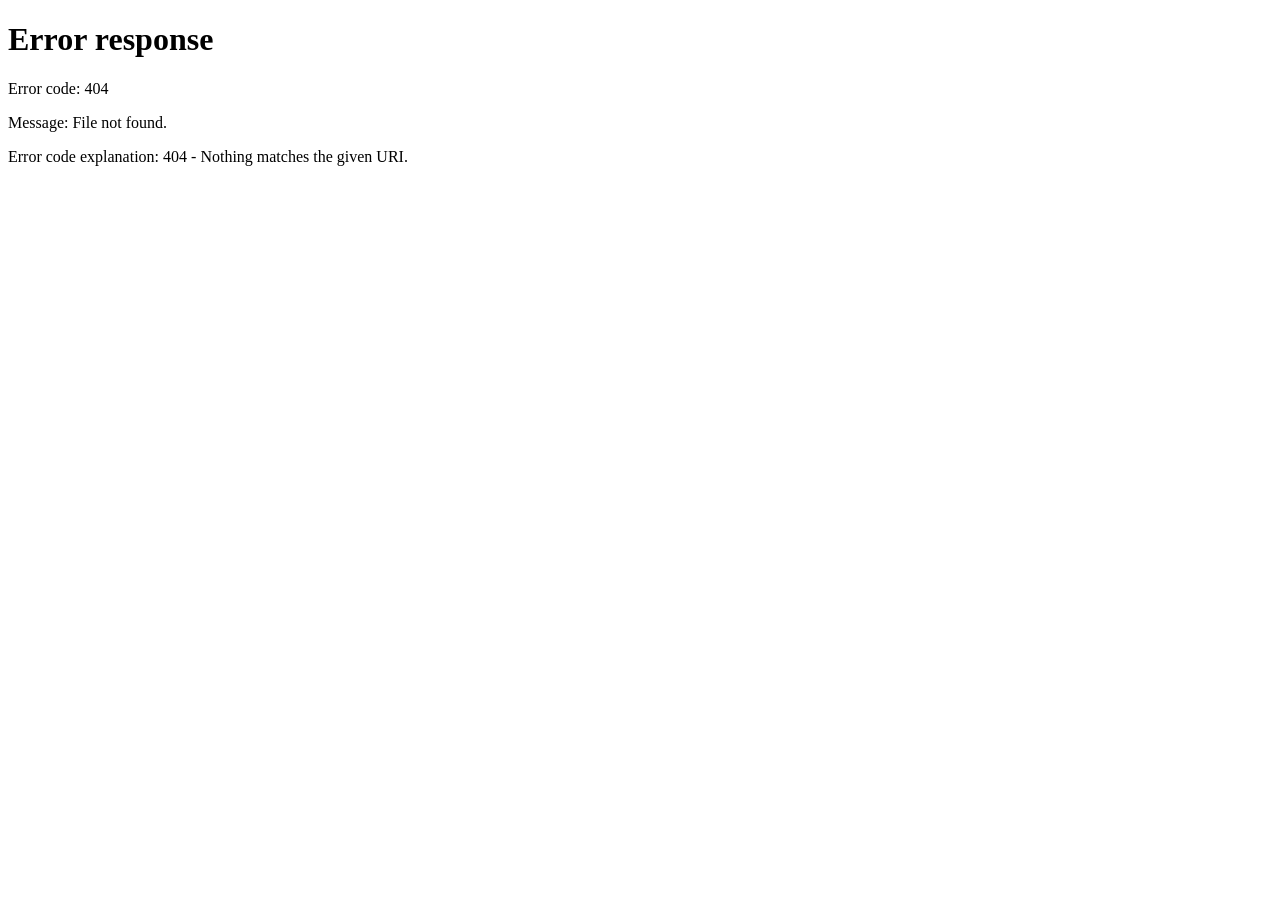
==== index.html @ 925c88c8 "Create index.html" ====
<!DOCTYPE html>
<html lang="es">
<head>
  <meta charset="UTF-8">
  <meta http-equiv="refresh" content="0; url=HTML/index.html">
  <title>Mi página web</title>
</head>
<body>
  <p>Abriendo mi página web...</p>
  <a href="HTML/index.html">Entrar al sitio</a>
</body>
</html>
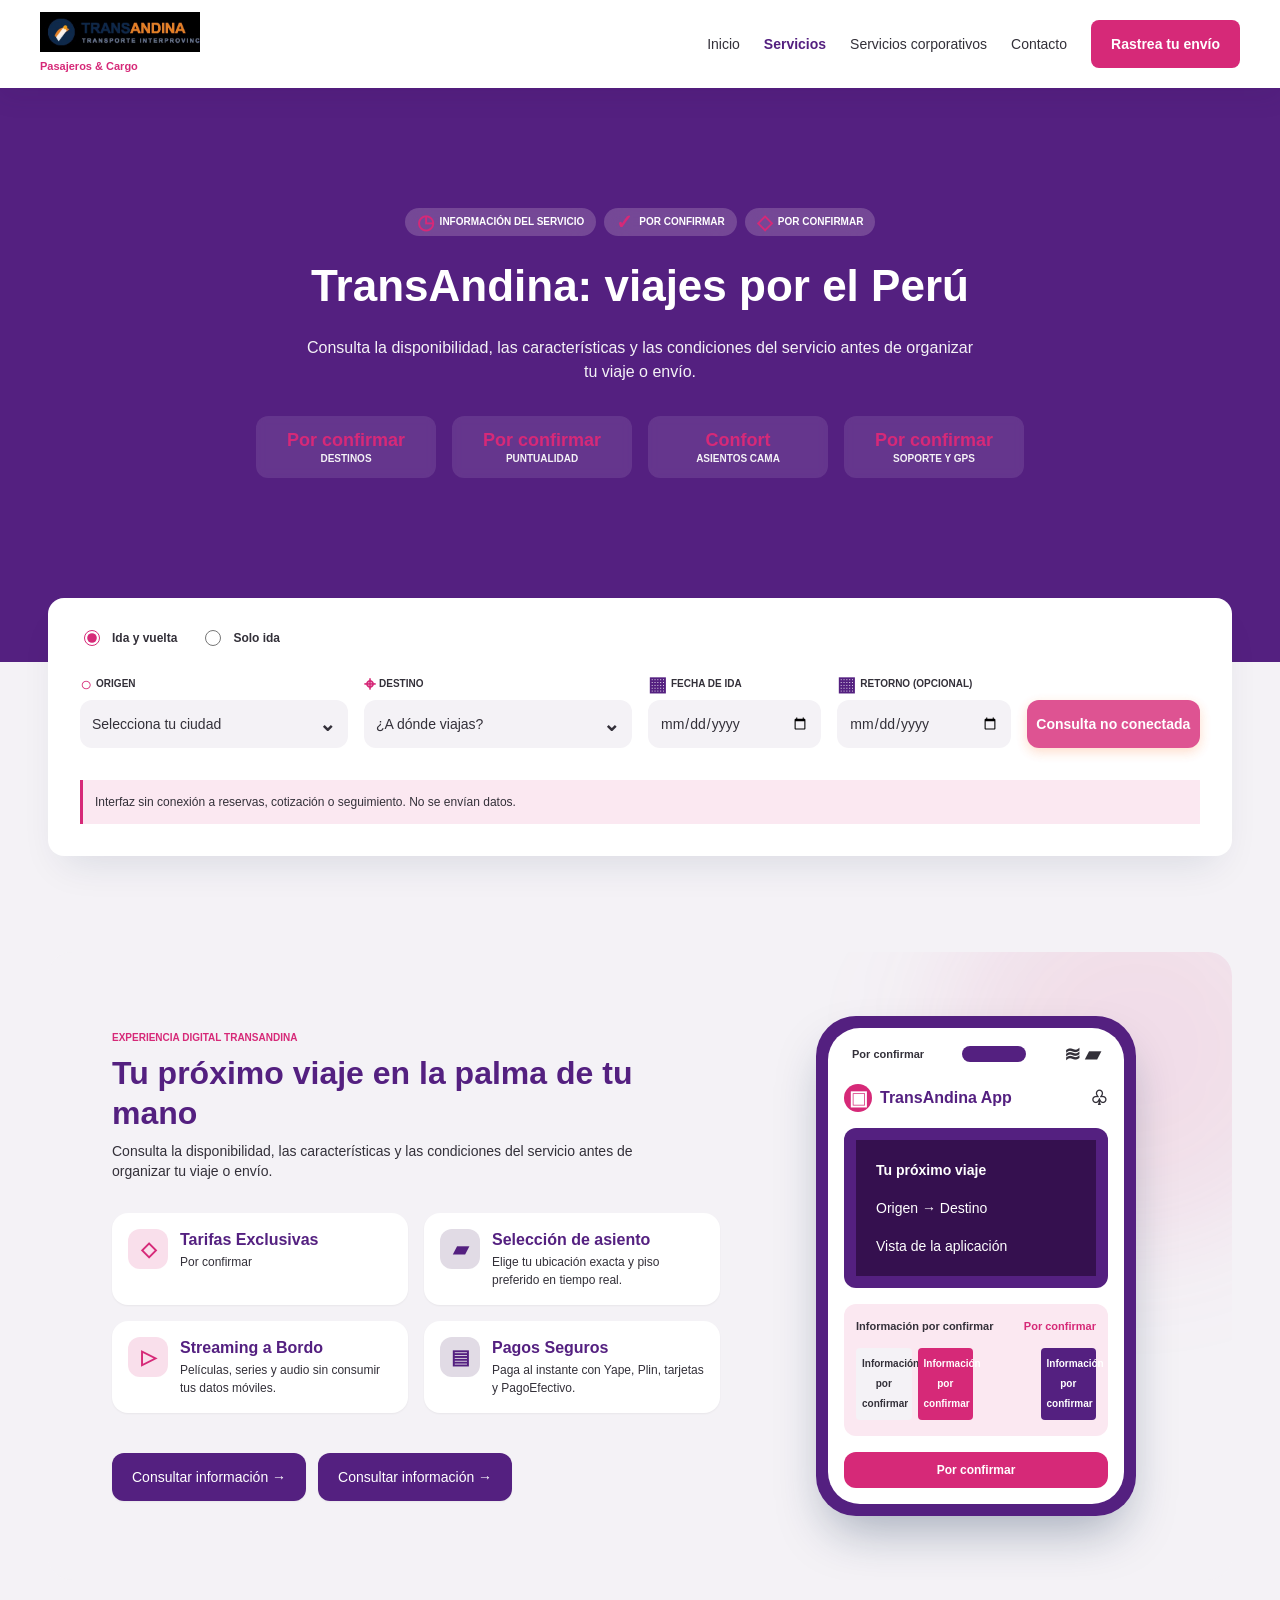
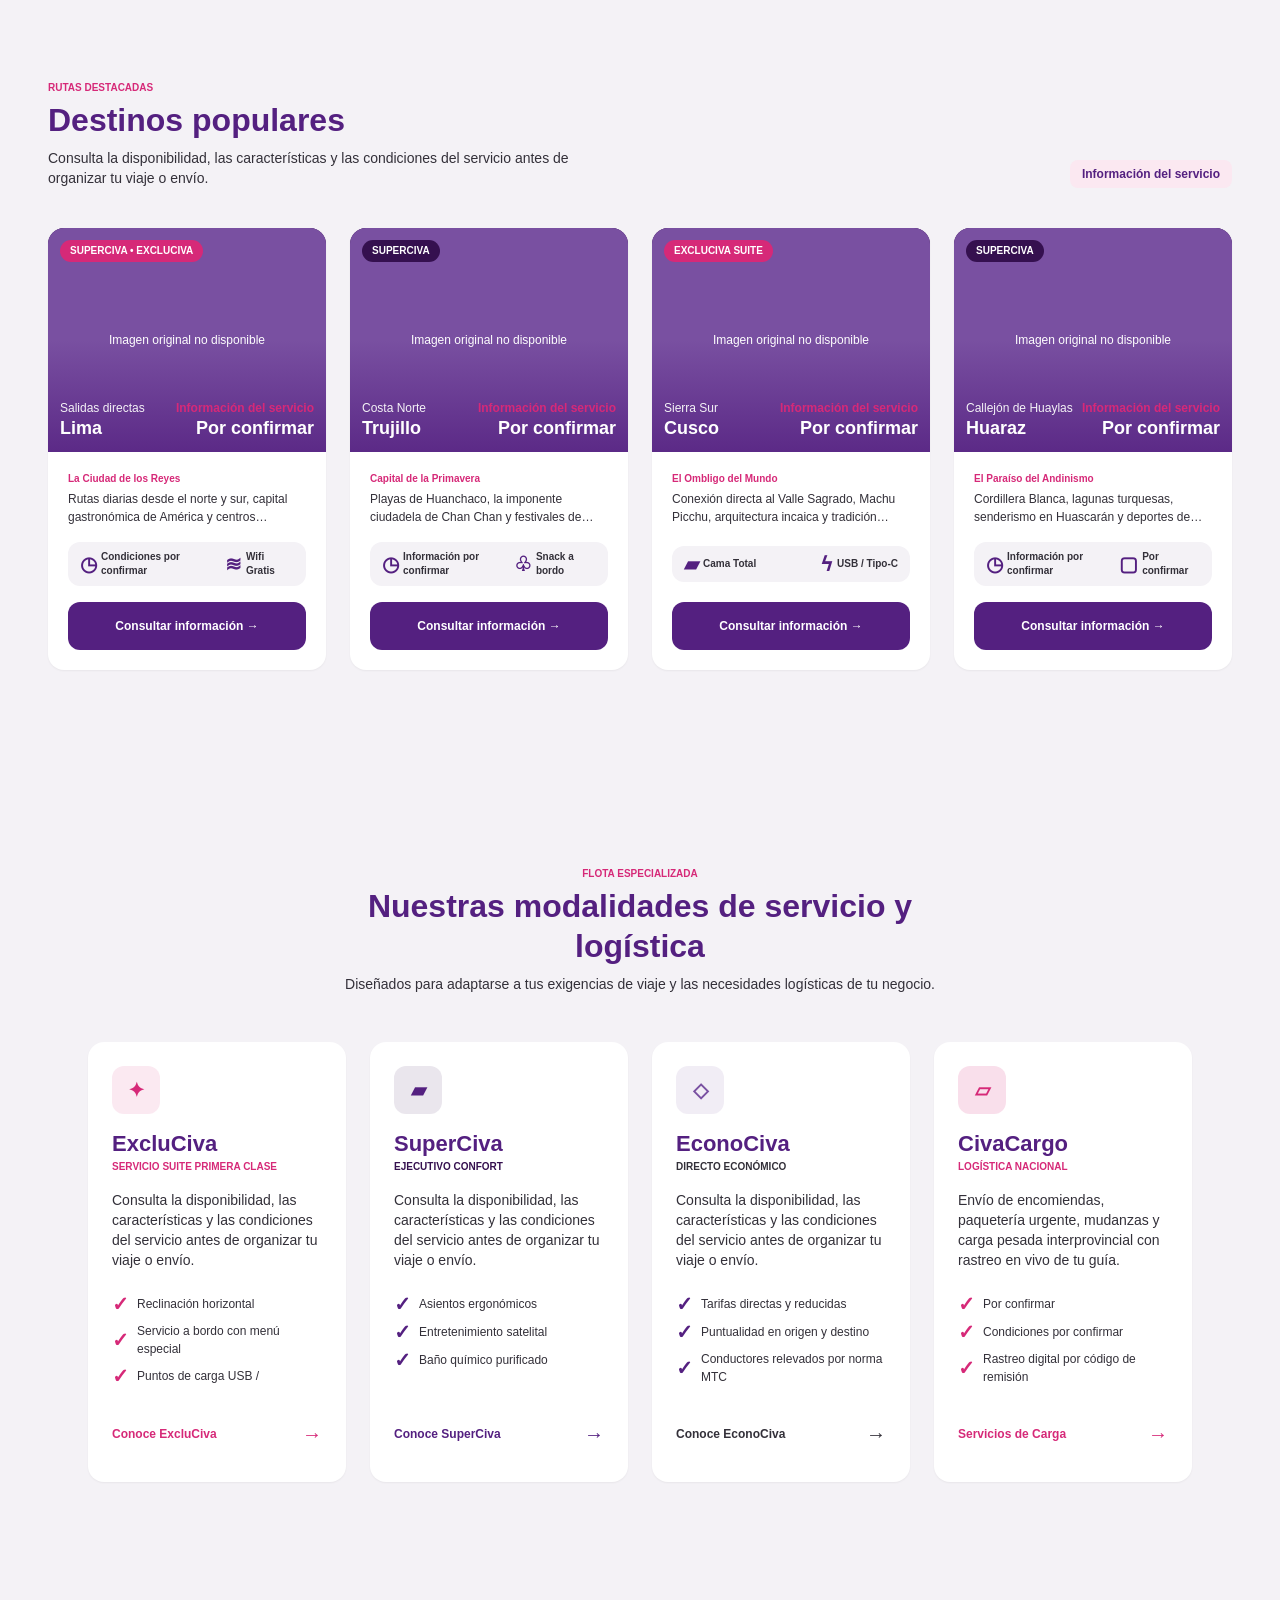
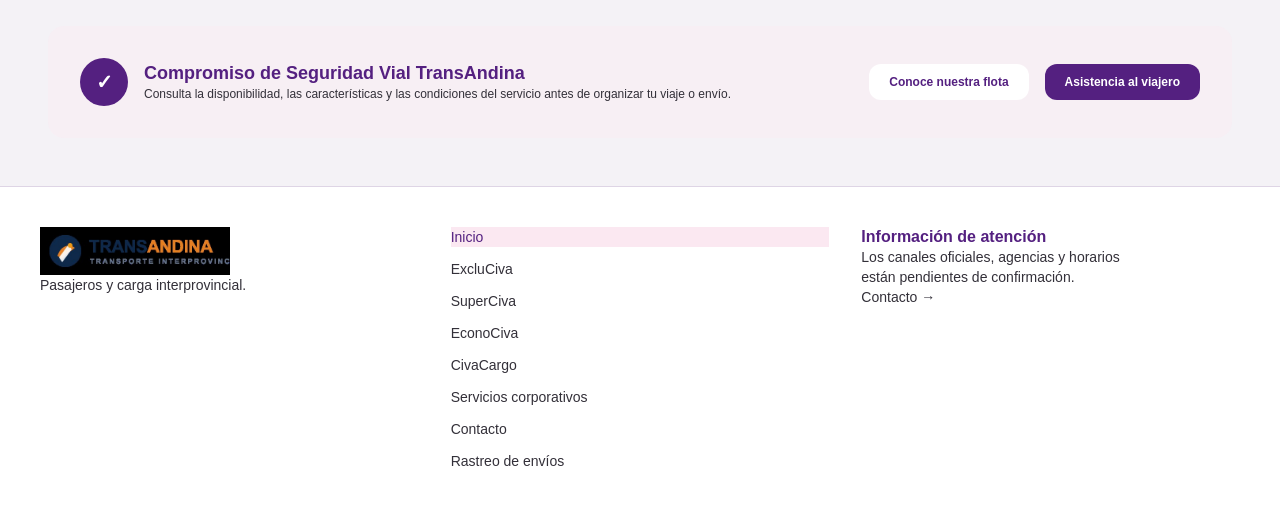
==== commit 1fec5b22: "Update index.html" ====
--- a/index.html
+++ b/index.html
@@ -1,13 +1,12 @@
-
 <!DOCTYPE html>
 <html lang="es">
 <head>
   <meta charset="UTF-8">
-  <meta http-equiv="refresh" content="0; url=HTML/index.html">
+  <meta http-equiv="refresh" content="0; url=sitio-transporte-html-css/HTML/index.html">
   <title>Mi página web</title>
 </head>
 <body>
-  <p>Abriendo mi página web...</p>
-  <a href="HTML/index.html">Entrar al sitio</a>
+  <a href="sitio-transporte-html-css/HTML/index.html">Entrar a mi página</a>
 </body>
 </html>
+
